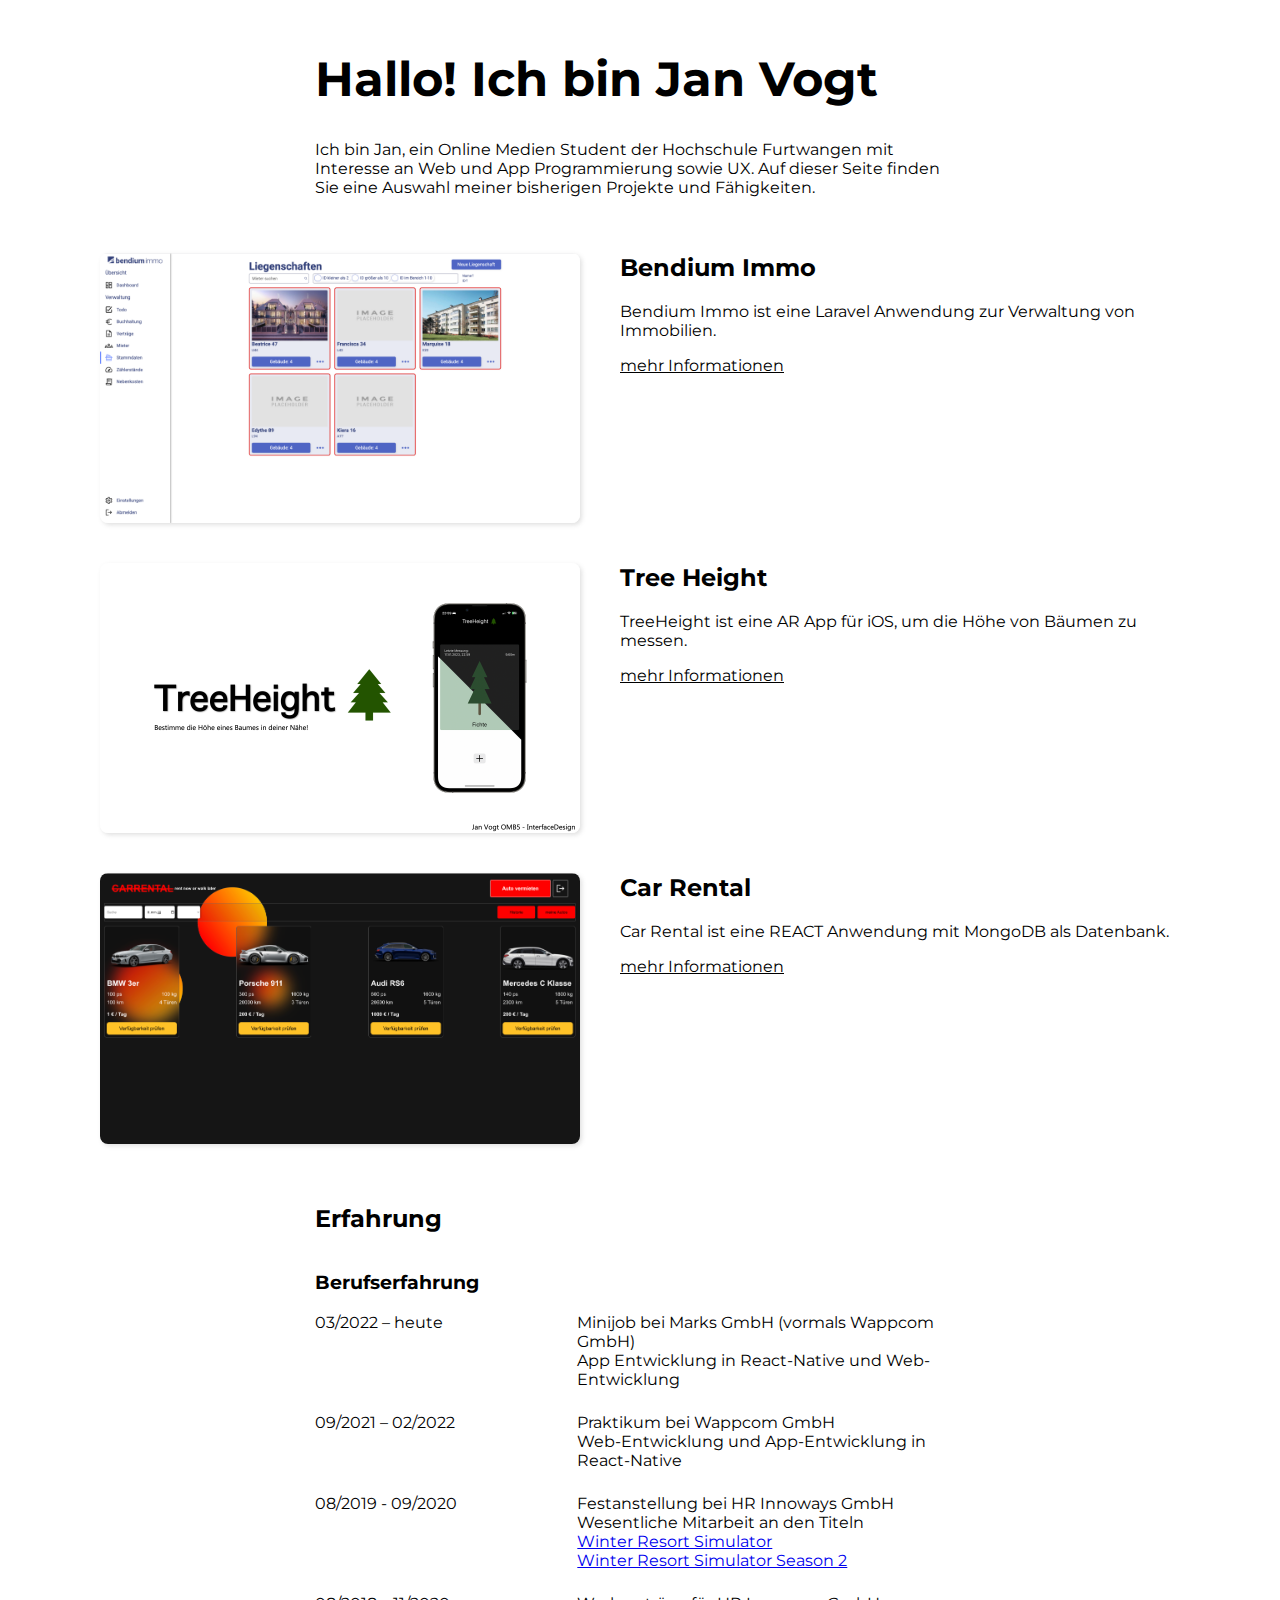
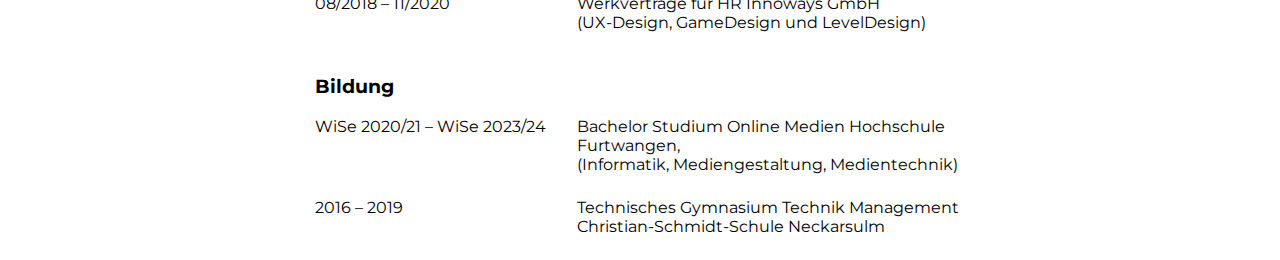
==== index.html @ 07d13d97 "responsive adjustments" ====
<html lang="de">
<meta name="viewport" content="width=device-width,initial-scale=1.0">
<header>
    <link rel="stylesheet" href="styles.css">
    <link rel="preconnect" href="https://fonts.googleapis.com">
    <link rel="preconnect" href="https://fonts.gstatic.com" crossorigin>
    <link href="https://fonts.googleapis.com/css2?family=Roboto&display=swap" rel="stylesheet">
    <link href="https://fonts.googleapis.com/css2?family=Montserrat:wght@400;600;700&display=swap" rel="stylesheet">
</header>

<body>
    <div class="pageHead">
        <h1>Hallo! Ich bin Jan Vogt</h1>
        <p class="headerText">
            Ich bin Jan, ein Online Medien Student der Hochschule Furtwangen mit Interesse an Web und App Programmierung
            sowie UX.
            Auf dieser Seite finden Sie eine Auswahl meiner bisherigen Projekte und Fähigkeiten.
        </p>
    </div>
    <section class="sectionContainer">
        <a href="/BendiumImmo">
            <div class="imgContainer">
                <img src="src/Bendium-PropertyList.png" alt="Bild der Bendium Immo Anwendung">
            </div>
            <div class="textContainer">
                <h2>Bendium Immo</h2>
                <p>
                    Bendium Immo ist eine Laravel Anwendung zur Verwaltung von Immobilien.
                </p>
                <p class="moreInfo">mehr Informationen</p>
            </div>
        </a>
    </section>
    <section class="sectionContainer">
        <a href="/TreeHeight">
            <div class="imgContainer">
                <img src="src/TreeHeight-Teaser.png" alt="Teaserbild der TreeHeight App">
            </div>
            <div class="textContainer">
                <h2>Tree Height</h2>
                <p>
                    TreeHeight ist eine AR App für iOS, um die Höhe von Bäumen zu messen.
                </p>
                <p class="moreInfo">mehr Informationen</p>
            </div>
        </a>
    </section>
    <section class="sectionContainer">
        <a href="/CarRental">
            <div class="imgContainer">
                <img src="src/CarRental-List.png" alt="Bild der CarRental REACT Anwendung">
            </div>
            <div class="textContainer">
                <h2>Car Rental</h2>
                <p>
                    Car Rental ist eine REACT Anwendung mit MongoDB als Datenbank.
                </p>
                <p class="moreInfo">mehr Informationen</p>
            </div>
        </a>
    </section>
    <section class="lebenslauf">
        <h2>Erfahrung</h2>
        <h3>Berufserfahrung</h3>
        <div class="row">
            <span class="time">03/2022 – heute</span>
            <span class="work">Minijob bei Marks GmbH (vormals Wappcom GmbH)</br>
                App Entwicklung in React-Native und Web-Entwicklung</span>
        </div>
        <div class="row">
            <span class="time">09/2021 – 02/2022</span>
            <span class="work">Praktikum bei Wappcom GmbH</br>
                Web-Entwicklung und App-Entwicklung in React-Native</span>
        </div>
        <div class="row">
            <span class="time">08/2019 - 09/2020</span>
            <span class="work">Festanstellung bei HR Innoways GmbH</br>
                Wesentliche Mitarbeit an den Titeln</br>
                <a
                    href="https://www.hr-innoways.com/de/unsere-leistungen/3d-simulationsspiele/winter-resort-simulator.html">Winter
                    Resort Simulator</a></br>
                <a
                    href="https://www.hr-innoways.com/de/unsere-leistungen/3d-simulationsspiele/winter-resort-simulator-2.html">Winter
                    Resort Simulator Season 2</a></span>
        </div>
        <div class="row">
            <span class="time">08/2018 – 11/2020</span>
            <span class="work">Werkverträge für HR Innoways GmbH</br>
                (UX-Design, GameDesign und LevelDesign)</span>
        </div>

        <h3>Bildung</h3>
        <div class="row">
            <span class="time">WiSe 2020/21 – WiSe 2023/24</span>
            <span class="work">Bachelor Studium Online Medien
                Hochschule Furtwangen,</br>
                (Informatik, Mediengestaltung, Medientechnik)</span>
        </div>
        <div class="row">
            <span class="time">2016 – 2019</span>
            <span class="work">Technisches Gymnasium Technik Management</br>
                Christian-Schmidt-Schule Neckarsulm</span>
        </div>

    </section>

</body>

</html>
---- styles.css ----
* {
  box-sizing: border-box;
  font-family: 'Montserrat', sans-serif;
}
body {
  padding-top: 50px;
  max-width: 1200px;
  width: 100%;
  margin: 0 auto
}

h1 {
  font-size: 48px;
}
.pageHead {
  width: 650px;
  margin: 0 auto;
  margin-bottom: 56px;
}
.sectionContainer {
  display: flex;
  flex-direction: column;
  align-items: center;
  position: relative;
  margin-bottom: 40px;
}

.sectionContainer a {
  text-decoration: none;
  color: #000;
  display: flex;
  justify-content: center;
}

.textContainer {
  width: calc(50% - 40px);
  margin-left: 40px;
}
.textContainer h2 {
  margin-top: 0;
}

.sectionContainer .moreInfo {
  text-decoration: underline;
  text-align: start;
}

.imgContainer {
  position: relative;
  transition: filter .4s;
  width: 40%;
}

.imgContainer img {
  width: 100%;
  border-radius: 8px;
  box-shadow: 2px 2px 4px rgba(137, 137, 137, 0.25);
  transform: scale(1);
  transition: transform .2s;
}

.imgContainer img:hover {
  transform: scale(1.02);
}

.imgContainer h2 {
  font-size: 32px;
}


.imgContainer .containerNr{
  position: absolute;
  left: -30;
  top: -30;
  width: auto;
  height: 80px;
  text-align: center;
  font-size: 64px;
  border-radius: 16px;
  background-color:#fff;
  box-shadow: 2px 2px 4px rgba(137, 137, 137, 0.25);
  margin: 0;
}

.imgContainer img {
  max-width: 1200px;
}

.lebenslauf {
  display: flex;
  flex-direction: column;
  align-items: center;
}

.lebenslauf .row{
  display: flex;
  margin-bottom: 24px;
}
.lebenslauf .row{
  width: 650px;
}
.lebenslauf h2, h3 {
  width: 650px;
}

.lebenslauf .row .time {
  width: 250px;
}

.lebenslauf .row .work {
  margin-left: 20px;
  width: 400px;
}

@media screen and (max-width: 650px) {
  h1 {
    font-size: 24px;
  }
  h2 {
    font-size: 18px;
  }
  p {
    font-size: 14px;
  }
  body {
    width: 95%;
  }
  .pageHead {
    width: 100%;
    margin-bottom: 24px;
  }
  .pageHead .headerText {
    font-size: 12px;
  }
  .lebenslauf h2, h3 {
    width: 100%;
  }

  .lebenslauf .row {
    width: 100%;
    font-size: 14px;
  }

  .lebenslauf .row .time {
    width: 30%;
  }
  .lebenslauf .row .work {
    width: 70%;
    margin-left: 10px;
  }
}
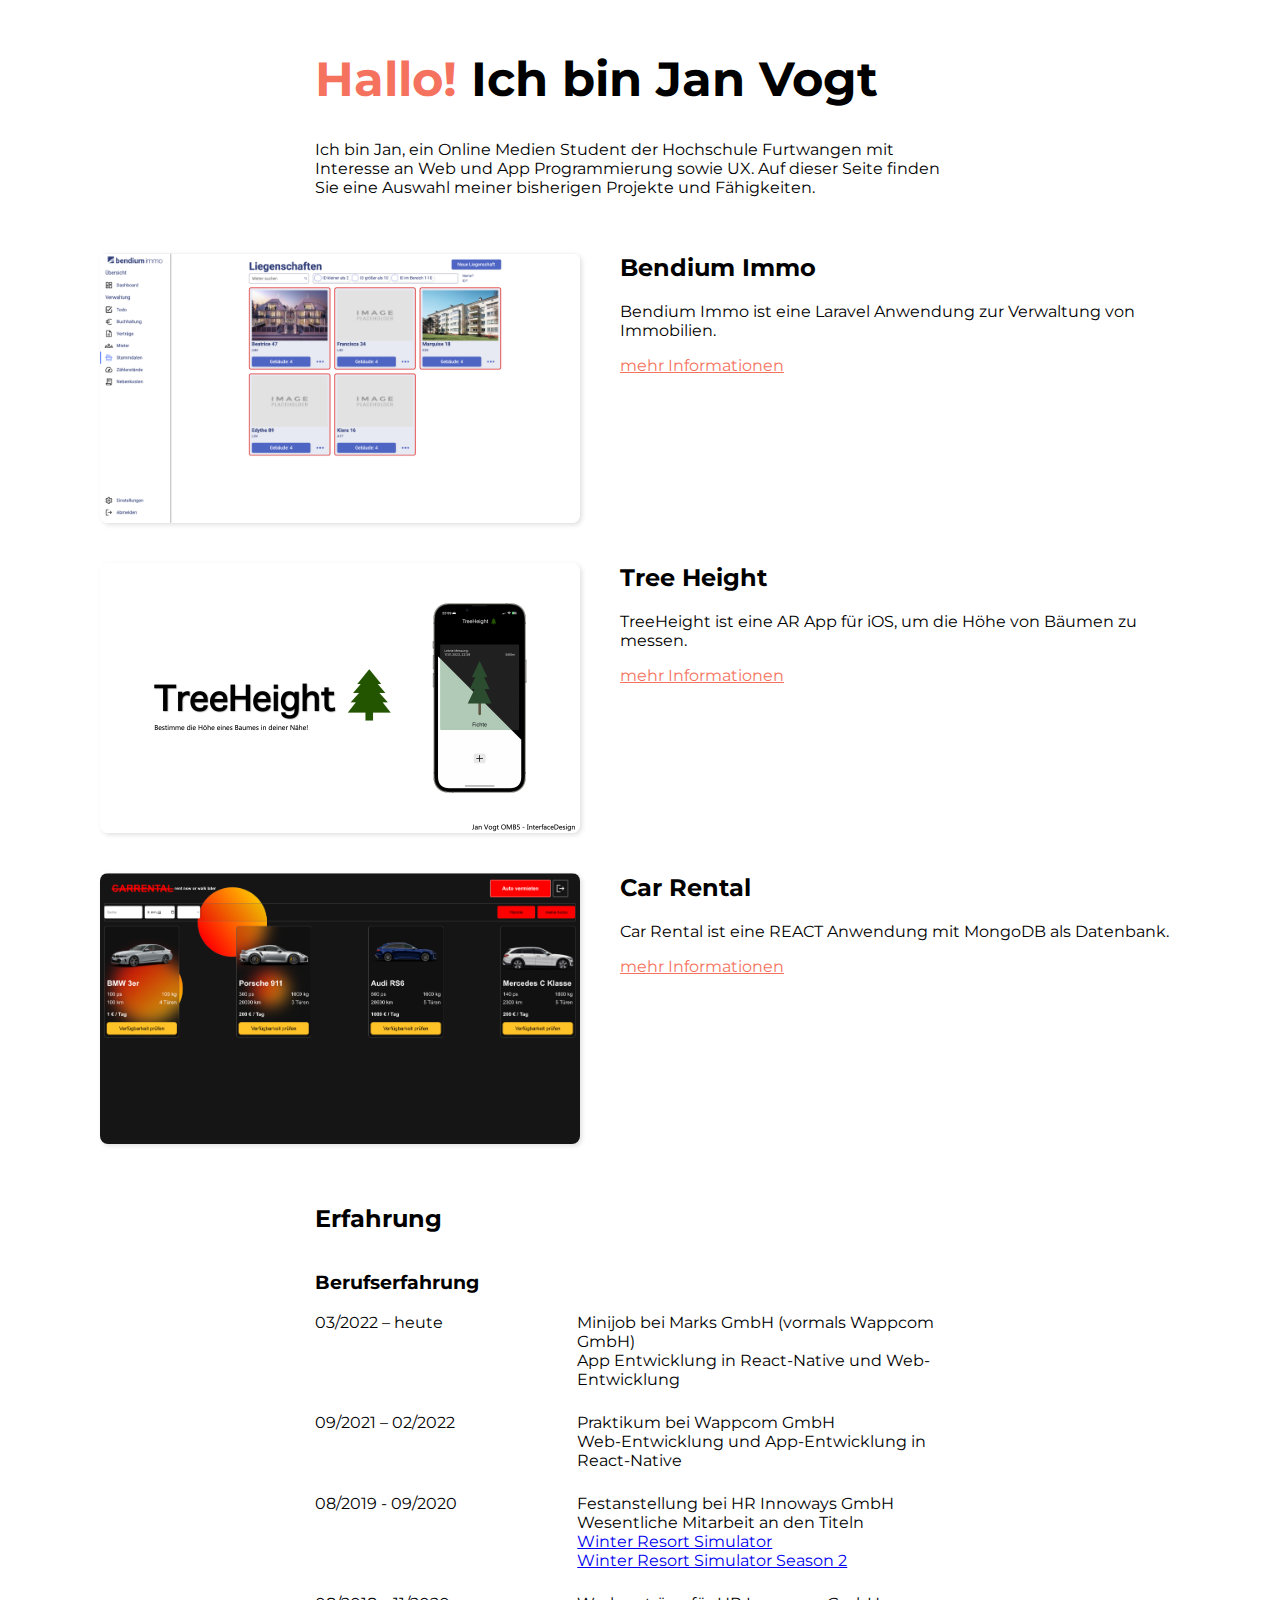
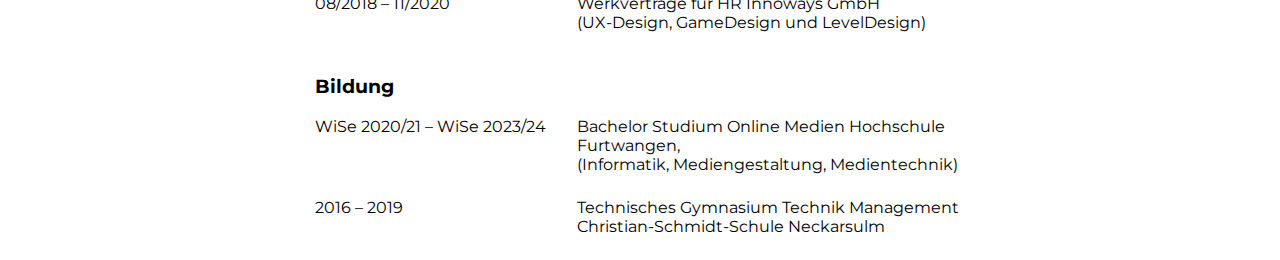
==== commit 4912cd27: "added color" ====
--- a/index.html
+++ b/index.html
@@ -10,7 +10,7 @@
 
 <body>
     <div class="pageHead">
-        <h1>Hallo! Ich bin Jan Vogt</h1>
+        <h1><span>Hallo! </span>Ich bin Jan Vogt</h1>
         <p class="headerText">
             Ich bin Jan, ein Online Medien Student der Hochschule Furtwangen mit Interesse an Web und App Programmierung
             sowie UX.
@@ -77,10 +77,10 @@
             <span class="work">Festanstellung bei HR Innoways GmbH</br>
                 Wesentliche Mitarbeit an den Titeln</br>
                 <a
-                    href="https://www.hr-innoways.com/de/unsere-leistungen/3d-simulationsspiele/winter-resort-simulator.html">Winter
+                    href="https://www.hr-innoways.com/de/unsere-leistungen/3d-simulationsspiele/winter-resort-simulator.html" target="_blank">Winter
                     Resort Simulator</a></br>
                 <a
-                    href="https://www.hr-innoways.com/de/unsere-leistungen/3d-simulationsspiele/winter-resort-simulator-2.html">Winter
+                    href="https://www.hr-innoways.com/de/unsere-leistungen/3d-simulationsspiele/winter-resort-simulator-2.html" target="_blank">Winter
                     Resort Simulator Season 2</a></span>
         </div>
         <div class="row">
--- a/styles.css
+++ b/styles.css
@@ -6,11 +6,14 @@
   padding-top: 50px;
   max-width: 1200px;
   width: 100%;
-  margin: 0 auto
+  margin: 0 auto;
 }
 
 h1 {
   font-size: 48px;
+}
+h1 span {
+  color: #f5735e;
 }
 .pageHead {
   width: 650px;
@@ -38,11 +41,13 @@
 }
 .textContainer h2 {
   margin-top: 0;
+
 }
 
 .sectionContainer .moreInfo {
   text-decoration: underline;
   text-align: start;
+  color: #f5735e;
 }
 
 .imgContainer {
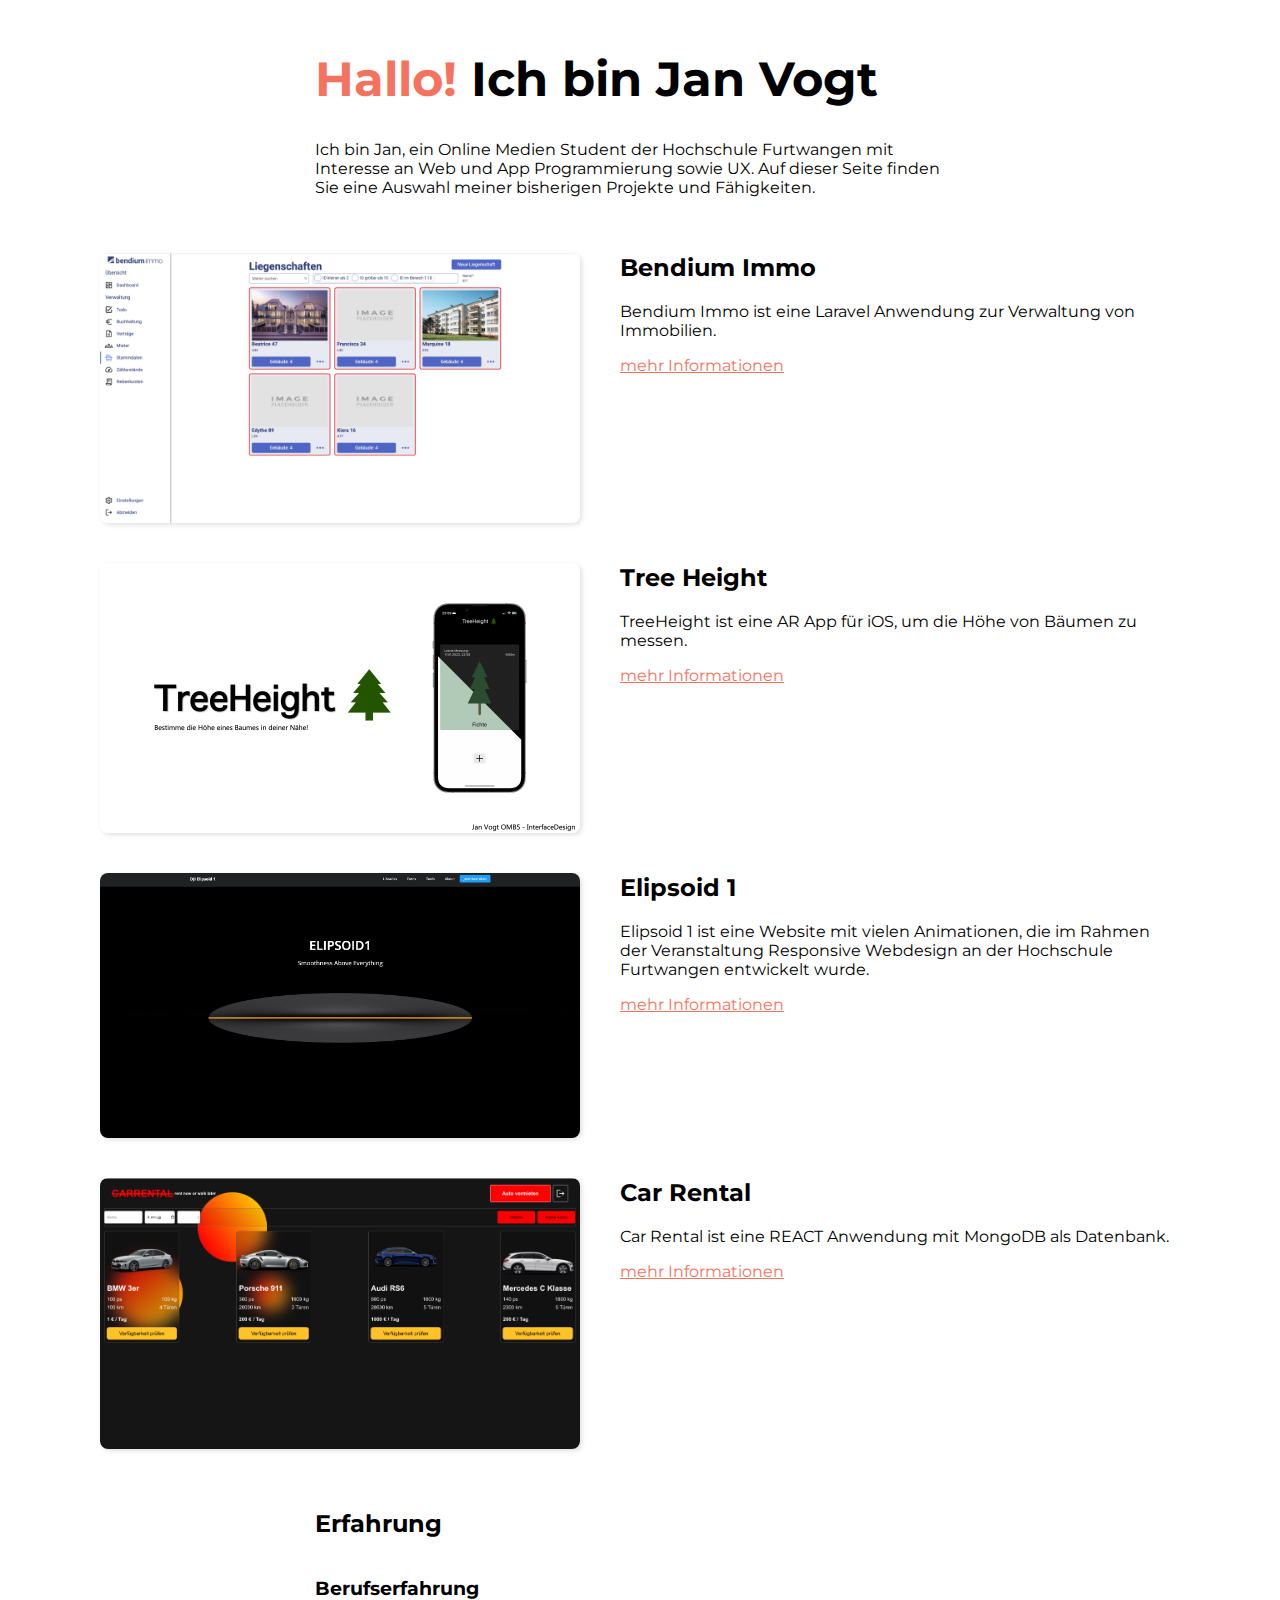
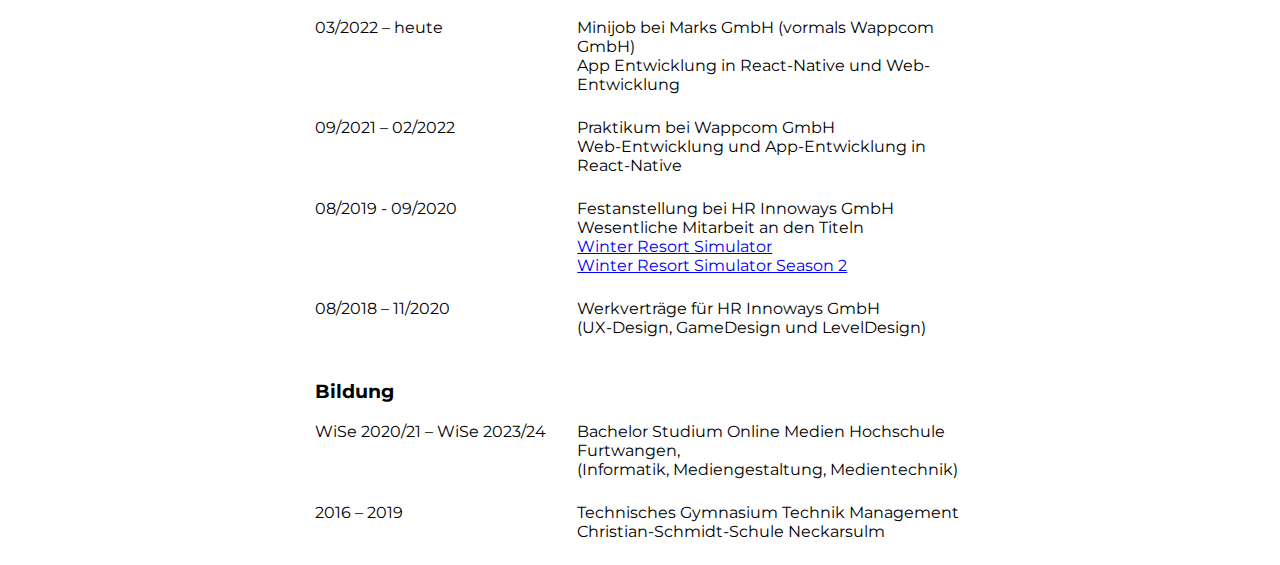
==== commit 0a61d446: "added Elipsoid1" ====
--- a/index.html
+++ b/index.html
@@ -18,7 +18,7 @@
         </p>
     </div>
     <section class="sectionContainer">
-        <a href="/BendiumImmo">
+        <a href="./BendiumImmo/">
             <div class="imgContainer">
                 <img src="src/Bendium-PropertyList.png" alt="Bild der Bendium Immo Anwendung">
             </div>
@@ -32,7 +32,7 @@
         </a>
     </section>
     <section class="sectionContainer">
-        <a href="/TreeHeight">
+        <a href="./TreeHeight">
             <div class="imgContainer">
                 <img src="src/TreeHeight-Teaser.png" alt="Teaserbild der TreeHeight App">
             </div>
@@ -46,7 +46,22 @@
         </a>
     </section>
     <section class="sectionContainer">
-        <a href="/CarRental">
+        <a href="./Elipsoid">
+            <div class="imgContainer">
+                <img src="src/RWD-Header.png" alt="Teaserbild der Elipsoid Website">
+            </div>
+            <div class="textContainer">
+                <h2>Elipsoid 1</h2>
+                <p>
+                    Elipsoid 1 ist eine Website mit vielen Animationen, die im Rahmen der Veranstaltung Responsive
+                    Webdesign an der Hochschule Furtwangen entwickelt wurde.
+                </p>
+                <p class="moreInfo">mehr Informationen</p>
+            </div>
+        </a>
+    </section>
+    <section class="sectionContainer">
+        <a href="./CarRental">
             <div class="imgContainer">
                 <img src="src/CarRental-List.png" alt="Bild der CarRental REACT Anwendung">
             </div>
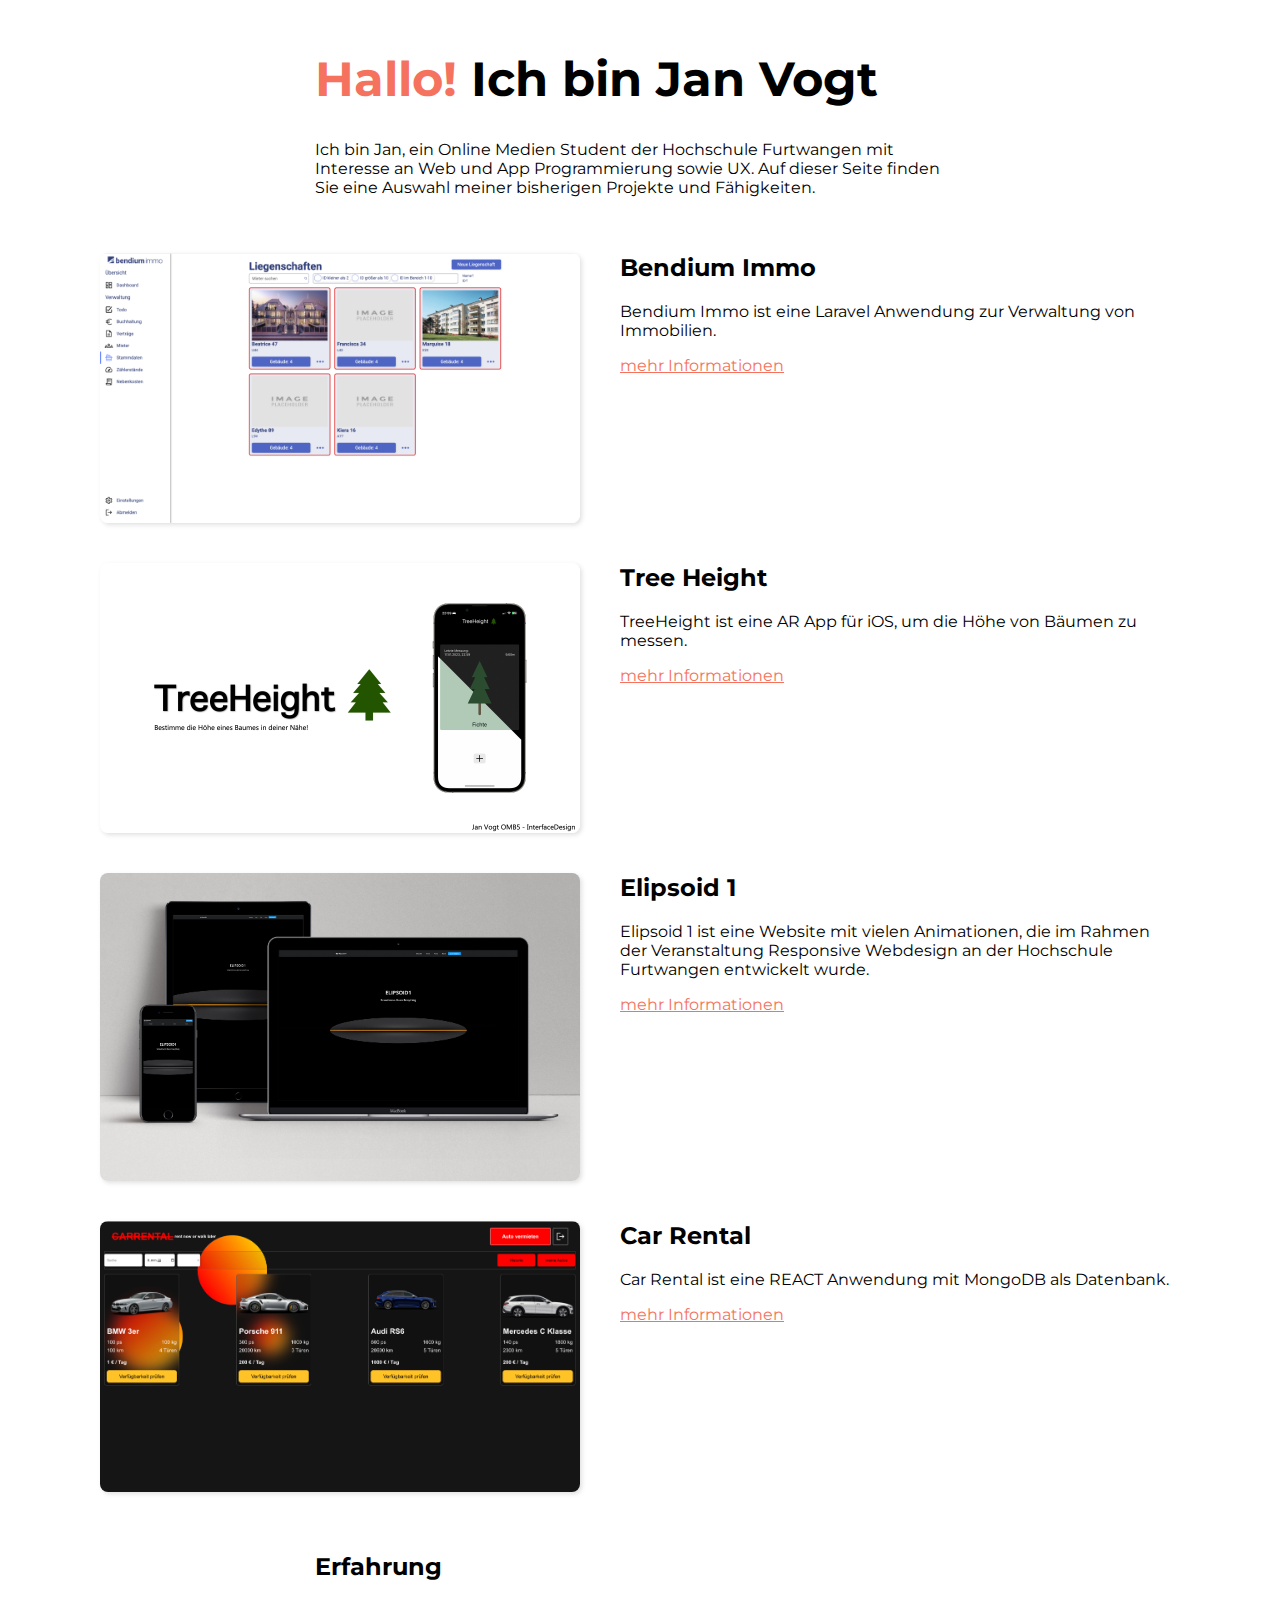
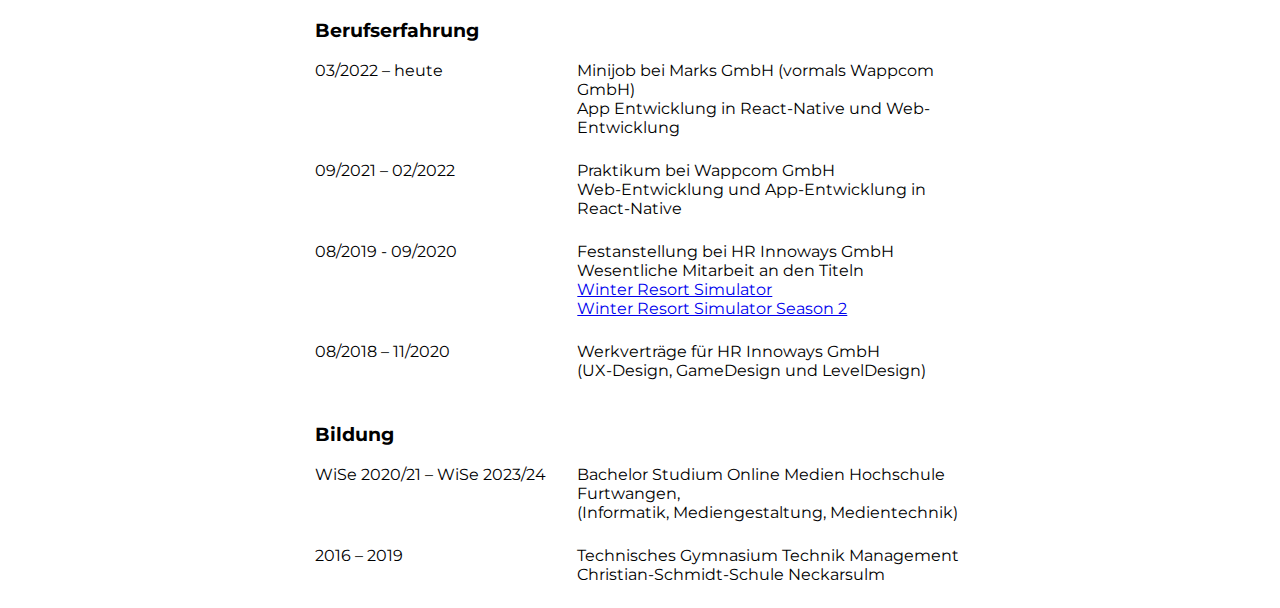
==== commit ae93d3f6: "adjusted text and images" ====
--- a/index.html
+++ b/index.html
@@ -48,7 +48,7 @@
     <section class="sectionContainer">
         <a href="./Elipsoid">
             <div class="imgContainer">
-                <img src="src/RWD-Header.png" alt="Teaserbild der Elipsoid Website">
+                <img src="src/RWD-ShowCase.jpg" alt="Teaserbild der Elipsoid Website">
             </div>
             <div class="textContainer">
                 <h2>Elipsoid 1</h2>
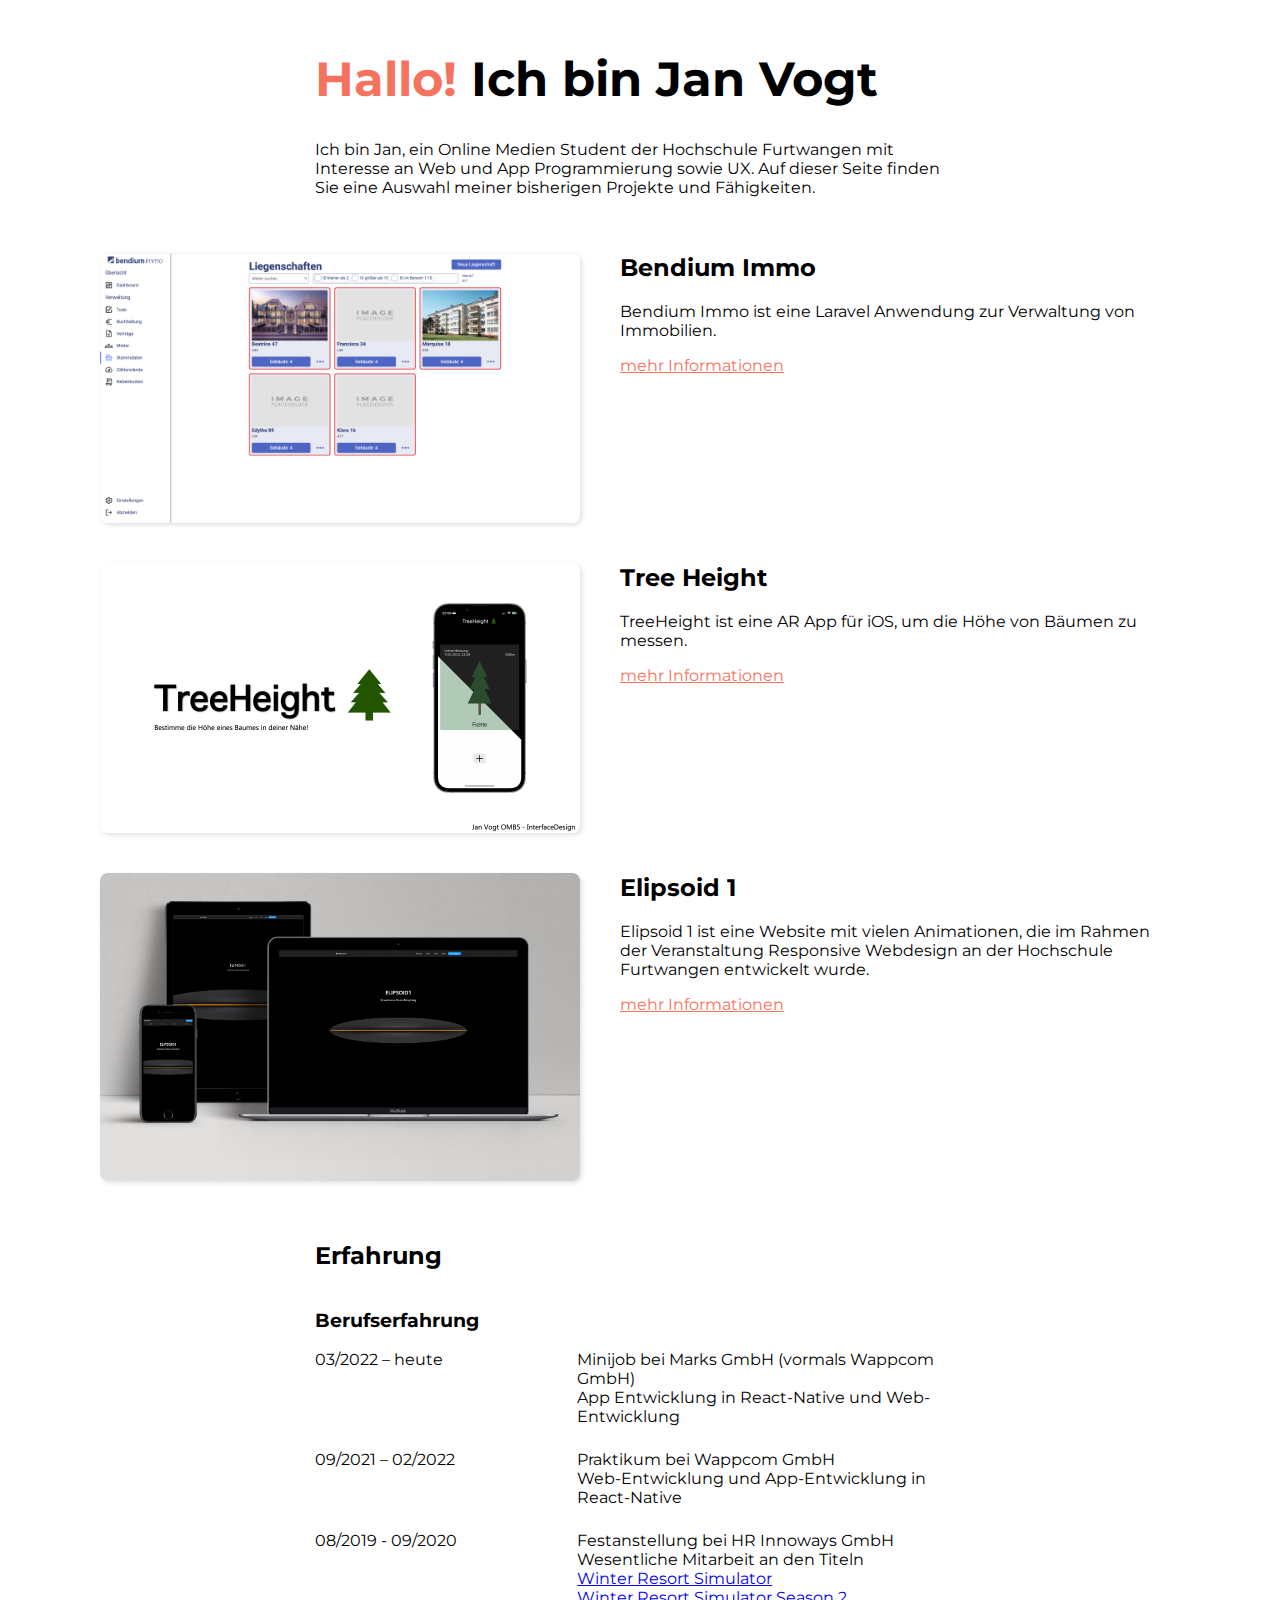
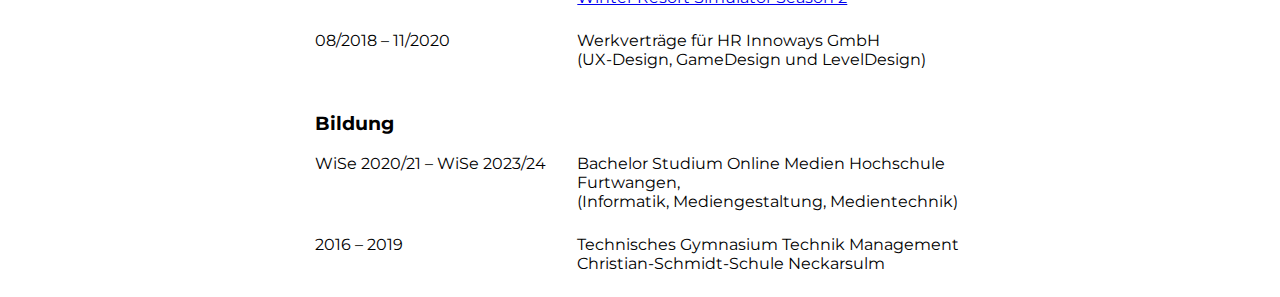
==== commit 52defe8d: "added comments" ====
--- a/index.html
+++ b/index.html
@@ -17,6 +17,7 @@
             Auf dieser Seite finden Sie eine Auswahl meiner bisherigen Projekte und Fähigkeiten.
         </p>
     </div>
+    <!--Bendium Immo-->
     <section class="sectionContainer">
         <a href="./BendiumImmo/">
             <div class="imgContainer">
@@ -31,6 +32,7 @@
             </div>
         </a>
     </section>
+    <!--Tree Height-->
     <section class="sectionContainer">
         <a href="./TreeHeight">
             <div class="imgContainer">
@@ -45,6 +47,7 @@
             </div>
         </a>
     </section>
+    <!--Elipsoid 1-->
     <section class="sectionContainer">
         <a href="./Elipsoid">
             <div class="imgContainer">
@@ -60,6 +63,7 @@
             </div>
         </a>
     </section>
+    <!--
     <section class="sectionContainer">
         <a href="./CarRental">
             <div class="imgContainer">
@@ -74,6 +78,7 @@
             </div>
         </a>
     </section>
+    -->
     <section class="lebenslauf">
         <h2>Erfahrung</h2>
         <h3>Berufserfahrung</h3>
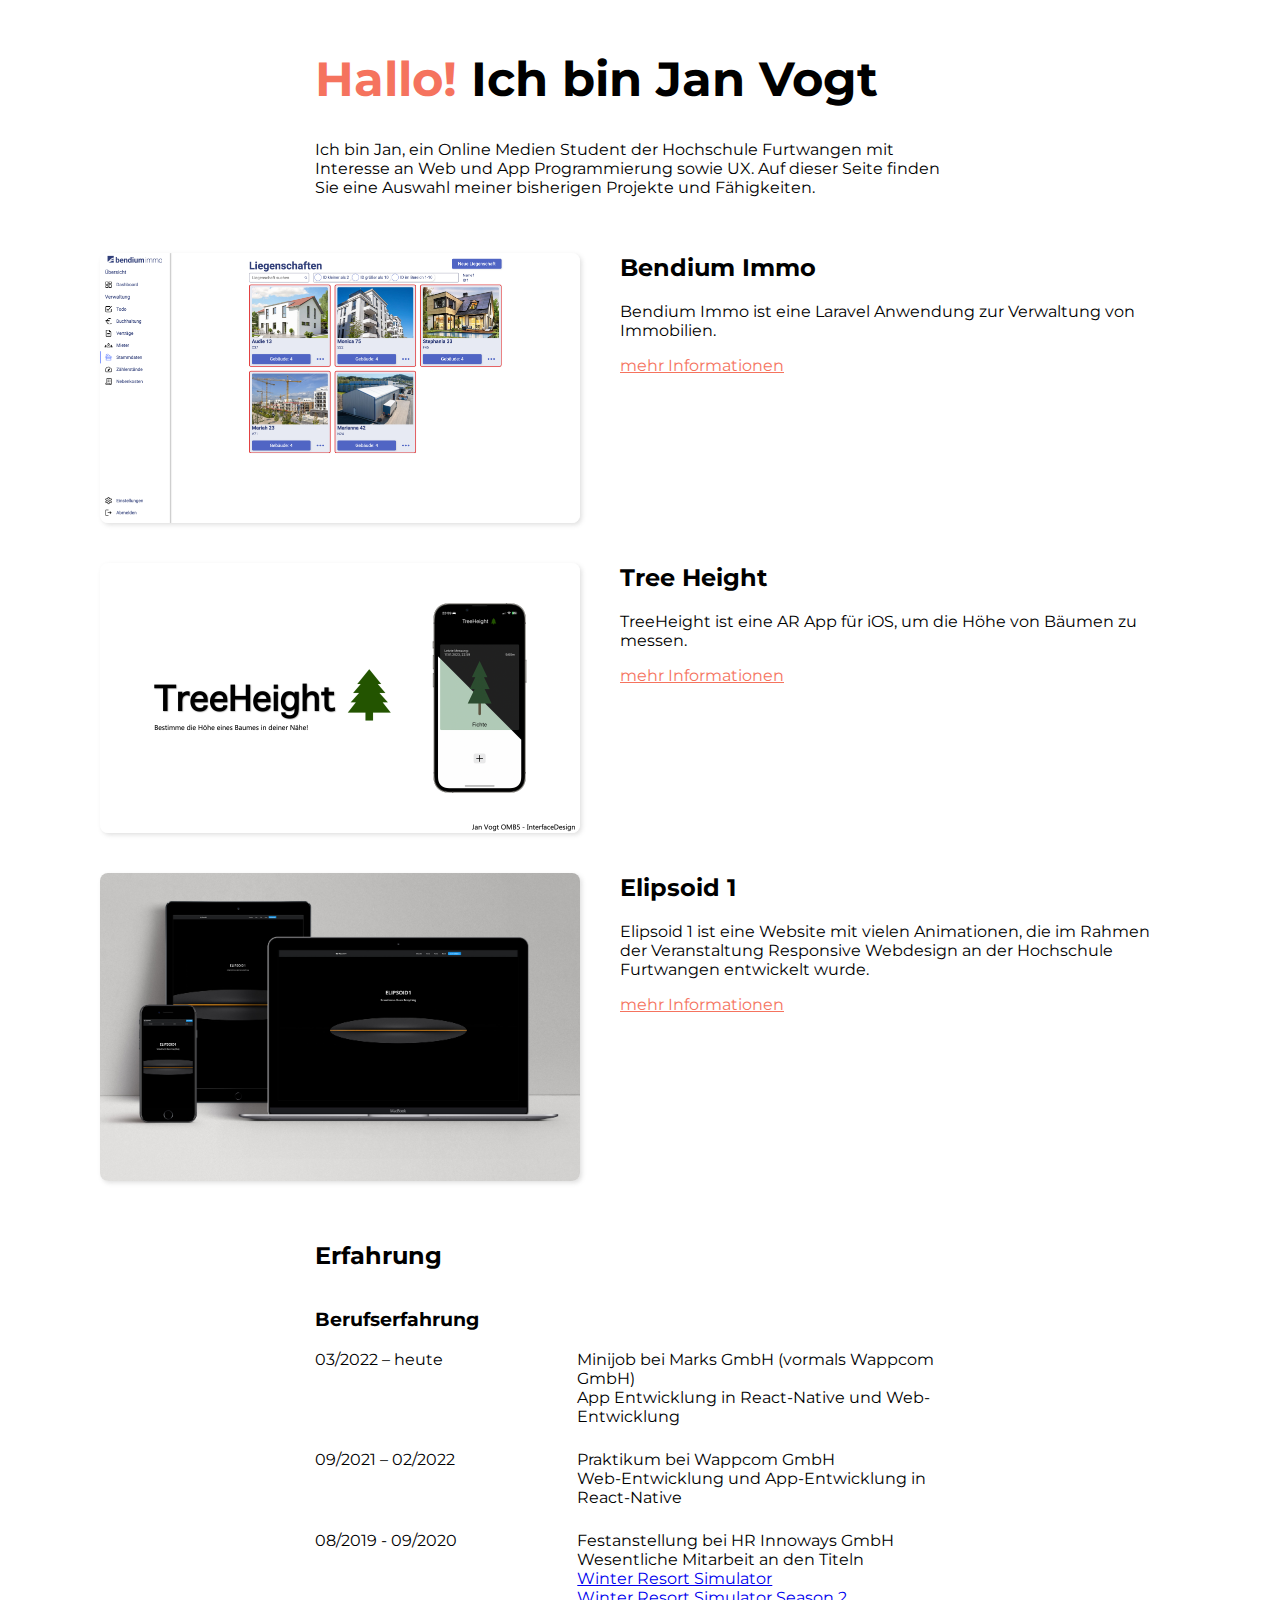
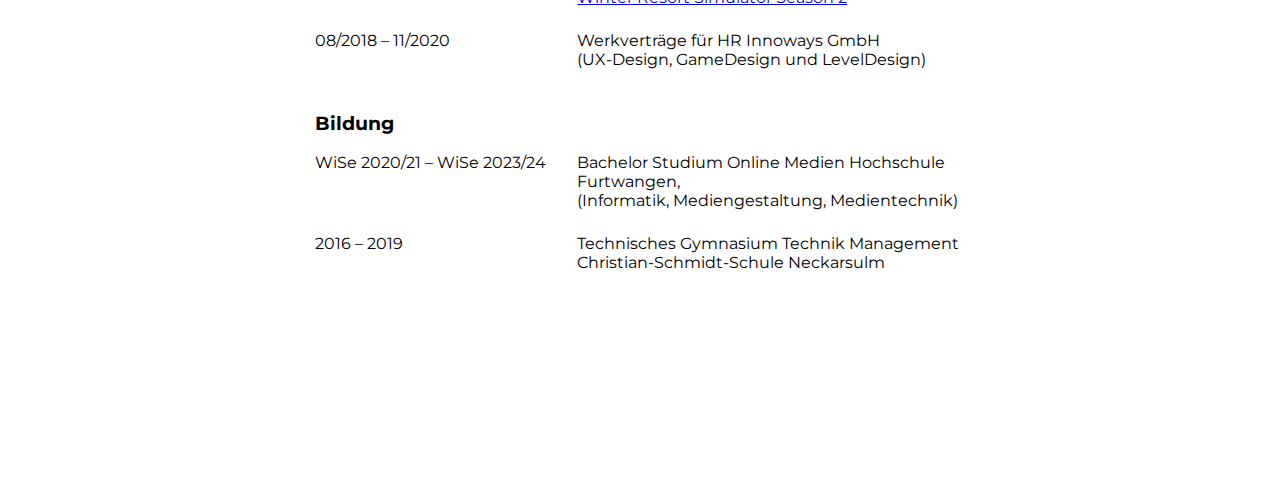
==== commit 9a613559: "changed img and adjusted styles" ====
--- a/index.html
+++ b/index.html
@@ -21,7 +21,7 @@
     <section class="sectionContainer">
         <a href="./BendiumImmo/">
             <div class="imgContainer">
-                <img src="src/Bendium-PropertyList.png" alt="Bild der Bendium Immo Anwendung">
+                <img src="src/Bendium-Liegenschaften.png" alt="Bild der Bendium Immo Anwendung">
             </div>
             <div class="textContainer">
                 <h2>Bendium Immo</h2>
--- a/styles.css
+++ b/styles.css
@@ -7,6 +7,7 @@
   max-width: 1200px;
   width: 100%;
   margin: 0 auto;
+  padding-bottom: 200px;
 }
 
 h1 {
